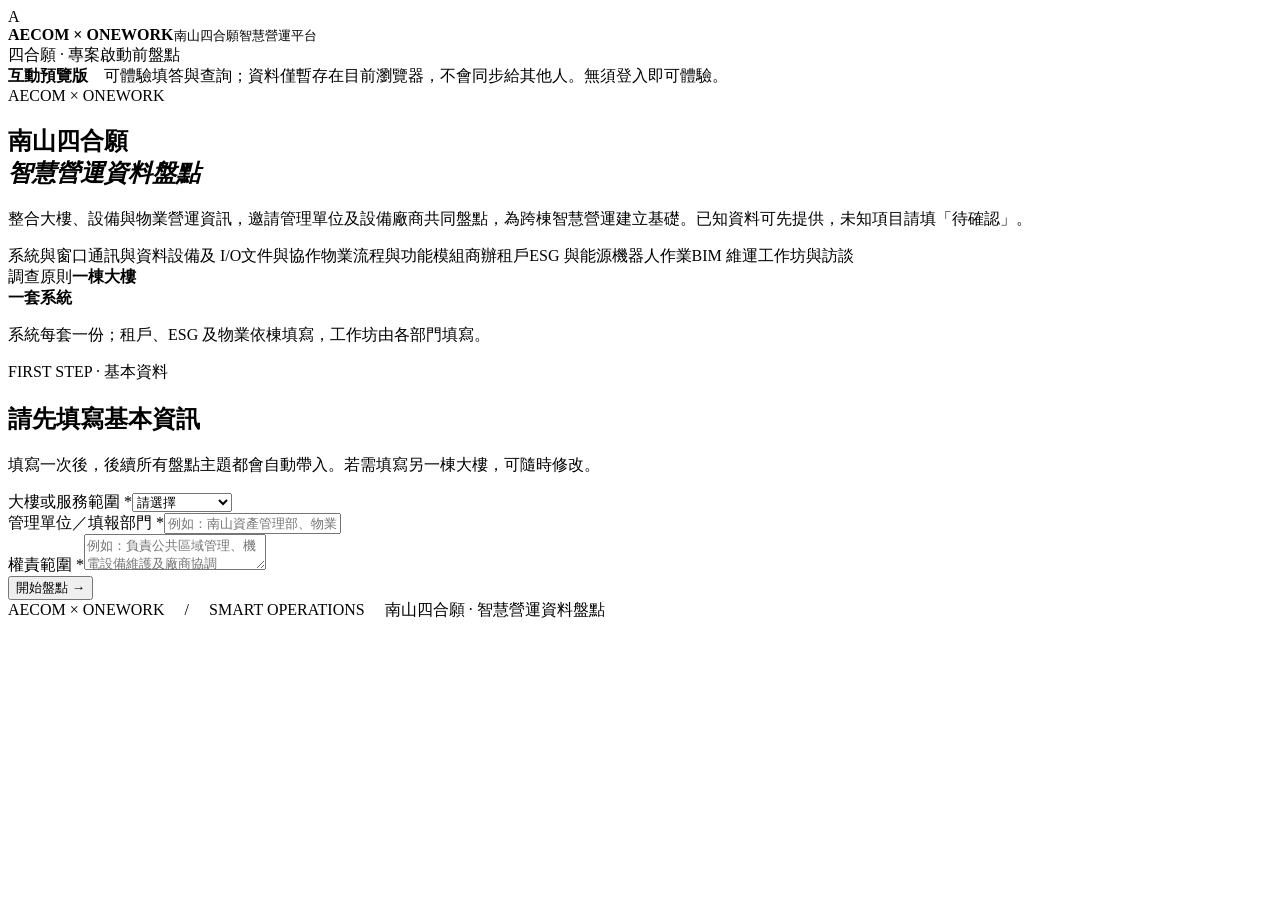
==== index.html @ f0ed6e1a "Publish static inventory preview" ====
<!doctype html><html lang="zh-Hant"><head><meta charset="utf-8"><meta name="viewport" content="width=device-width,initial-scale=1"><title>南山四合願｜智慧營運平台</title><link rel="stylesheet" href="./style.css"><script defer src="./app.js"></script></head><body><header><div class="brand"><span class="logo">A</span><div><strong>AECOM × ONEWORK</strong><small>南山四合願智慧營運平台</small></div></div><span class="badge">四合願 · 專案啟動前盤點</span></header><main><div class="preview-note"><strong>互動預覽版</strong>　可體驗填答與查詢；資料僅暫存在目前瀏覽器，不會同步給其他人。無須登入即可體驗。</div><section class="hero"><div><div class="eyebrow">AECOM × ONEWORK</div><h1>南山四合願<br><em>智慧營運資料盤點</em></h1><p>整合大樓、設備與物業營運資訊，邀請管理單位及設備廠商共同盤點，為跨棟智慧營運建立基礎。已知資料可先提供，未知項目請填「待確認」。</p><div class="chips"><span>系統與窗口</span><span>通訊與資料</span><span>設備及 I/O</span><span>文件與協作</span><span>物業流程與功能模組</span><span>商辦租戶</span><span>ESG 與能源</span><span>機器人作業</span><span>BIM 維運</span><span>工作坊與訪談</span></div></div><aside><span>調查原則</span><strong>一棟大樓<br>一套系統</strong><p>系統每套一份；租戶、ESG 及物業依棟填寫，工作坊由各部門填寫。 </p></aside></section><section id="basicSection" class="basic-section"><div class="eyebrow">FIRST STEP · 基本資料</div><h2>請先填寫基本資訊</h2><p>填寫一次後，後續所有盤點主題都會自動帶入。若需填寫另一棟大樓，可隨時修改。</p><form id="basicForm"><div class="grid"><div class="field"><label for="basicBuilding">大樓或服務範圍 <span class="required">*</span></label><select id="basicBuilding" required><option value="">請選擇</option><option>南山廣場</option><option>A21</option><option>A26</option><option>跨大樓／總部</option><option>其他</option></select></div><div class="field" id="otherBuildingField" hidden><label for="basicOther">其他大樓或範圍 <span class="required">*</span></label><input id="basicOther" placeholder="請輸入大樓或服務範圍"></div><div class="field"><label for="basicUnit">管理單位／填報部門 <span class="required">*</span></label><input id="basicUnit" required placeholder="例如：南山資產管理部、物業管理中心"></div><div class="field full"><label for="basicScope">權責範圍 <span class="required">*</span></label><textarea id="basicScope" required placeholder="例如：負責公共區域管理、機電設備維護及廠商協調"></textarea></div></div><div class="actions"><button class="primary" type="submit">開始盤點 →</button></div></form></section><div id="surveyWorkspace" hidden><div class="context-strip"><div><span>目前盤點範圍</span><strong id="basicSummary"></strong></div><button id="editBasic" class="secondary" type="button">修改基本資訊</button></div><nav><button class="active data-view="survey">填寫調查</button><button data-view="admin">管理與匯出</button></nav><section id="survey"><div class="intro"><div><div class="eyebrow">四合願 · 系統與營運盤點</div><h2>系統介面調查表</h2><p>請選擇適合的盤點主題。請勿填寫密碼、API 金鑰或敏感網路設定。</p></div><div class="counter"><span id="counter">01</span> / <span id="totalSteps">05</span></div></div><div class="progress"><div id="bar"></div></div><form id="form"><div id="fields"></div><div class="actions"><button type="button" class="secondary" id="back">上一步</button><button type="button" class="primary" id="next">下一步 →</button><button type="submit" class="primary" id="submit" hidden>送出調查</button></div></form><div id="success" class="success" hidden><h2>感謝您的協助</h2><p>資料已送出，專案團隊將依收集結果進行後續整理與技術對接。</p><button class="primary" id="again">填寫另一套系統</button></div></section><section id="admin" hidden><div class="intro"><div><div class="eyebrow">四合願 · 盤點管理</div><h2>填答結果</h2><p>預覽資料僅顯示此瀏覽器內的試填紀錄。</p></div></div><div class="adminbar"><button id="load" class="primary">查詢結果</button><button id="download" class="secondary" disabled>匯出 CSV</button></div><p id="adminStatus"></p><div id="results"></div></section></div></main><footer>AECOM × ONEWORK　 /　 SMART OPERATIONS　 <span>南山四合願 · 智慧營運資料盤點</span></footer></body></html>
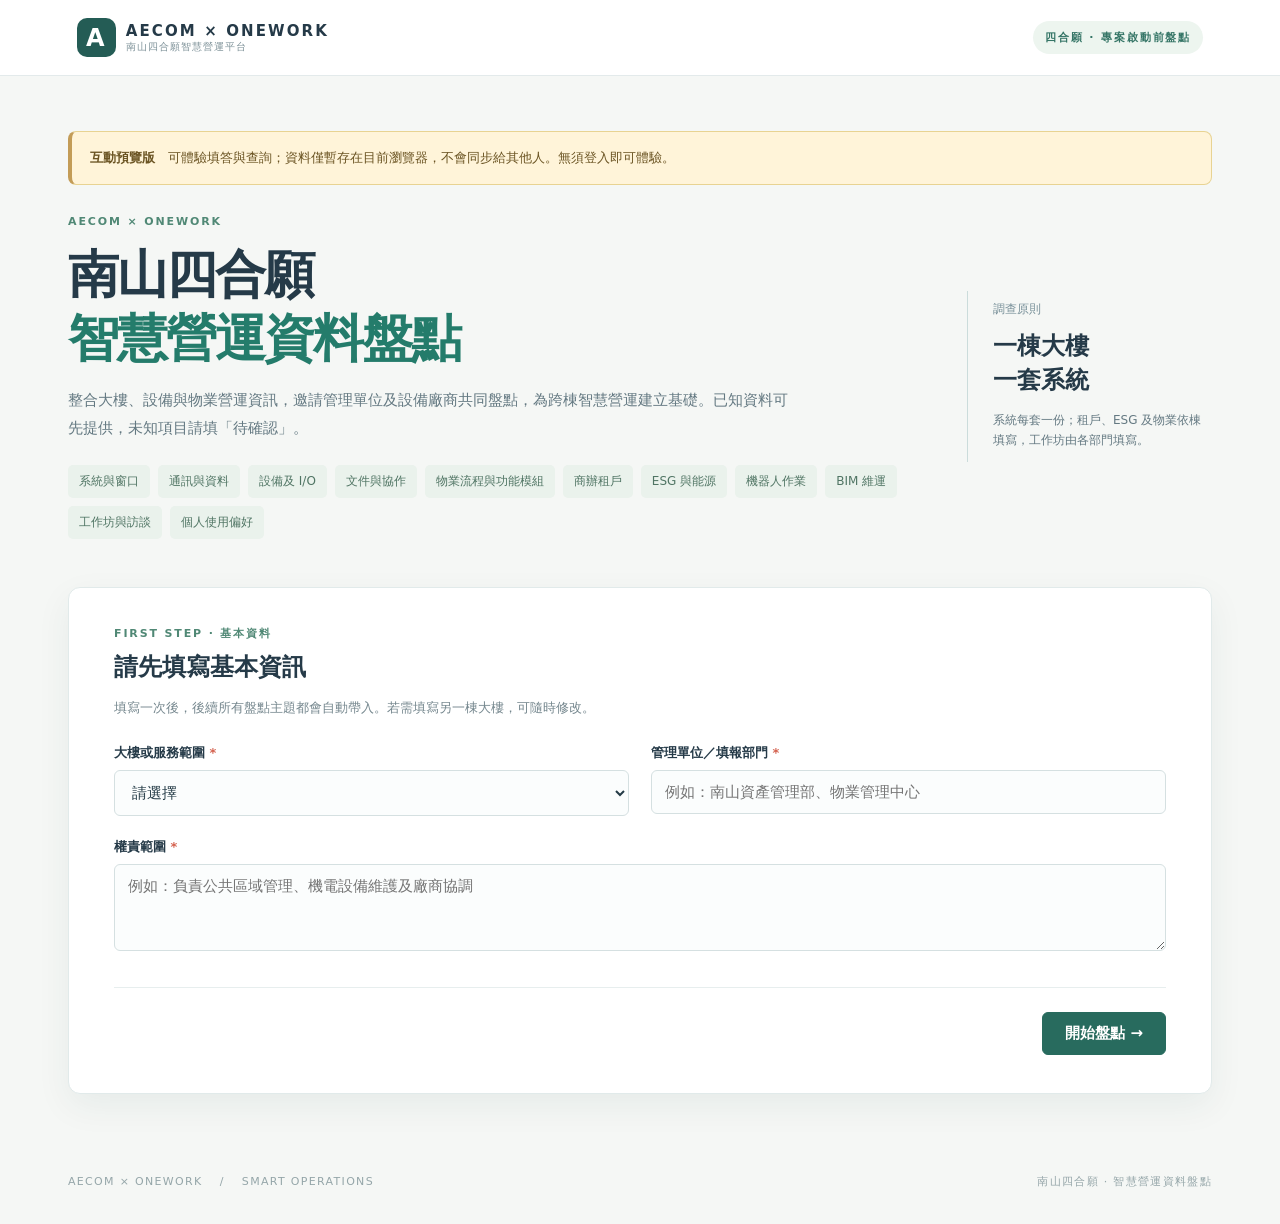
==== commit 2553ecae: "Add survey dashboard and user preferences" ====
--- a/index.html
+++ b/index.html
@@ -1 +1 @@
-<!doctype html><html lang="zh-Hant"><head><meta charset="utf-8"><meta name="viewport" content="width=device-width,initial-scale=1"><title>南山四合願｜智慧營運平台</title><link rel="stylesheet" href="./style.css"><script defer src="./app.js"></script></head><body><header><div class="brand"><span class="logo">A</span><div><strong>AECOM × ONEWORK</strong><small>南山四合願智慧營運平台</small></div></div><span class="badge">四合願 · 專案啟動前盤點</span></header><main><div class="preview-note"><strong>互動預覽版</strong>　可體驗填答與查詢；資料僅暫存在目前瀏覽器，不會同步給其他人。無須登入即可體驗。</div><section class="hero"><div><div class="eyebrow">AECOM × ONEWORK</div><h1>南山四合願<br><em>智慧營運資料盤點</em></h1><p>整合大樓、設備與物業營運資訊，邀請管理單位及設備廠商共同盤點，為跨棟智慧營運建立基礎。已知資料可先提供，未知項目請填「待確認」。</p><div class="chips"><span>系統與窗口</span><span>通訊與資料</span><span>設備及 I/O</span><span>文件與協作</span><span>物業流程與功能模組</span><span>商辦租戶</span><span>ESG 與能源</span><span>機器人作業</span><span>BIM 維運</span><span>工作坊與訪談</span></div></div><aside><span>調查原則</span><strong>一棟大樓<br>一套系統</strong><p>系統每套一份；租戶、ESG 及物業依棟填寫，工作坊由各部門填寫。 </p></aside></section><section id="basicSection" class="basic-section"><div class="eyebrow">FIRST STEP · 基本資料</div><h2>請先填寫基本資訊</h2><p>填寫一次後，後續所有盤點主題都會自動帶入。若需填寫另一棟大樓，可隨時修改。</p><form id="basicForm"><div class="grid"><div class="field"><label for="basicBuilding">大樓或服務範圍 <span class="required">*</span></label><select id="basicBuilding" required><option value="">請選擇</option><option>南山廣場</option><option>A21</option><option>A26</option><option>跨大樓／總部</option><option>其他</option></select></div><div class="field" id="otherBuildingField" hidden><label for="basicOther">其他大樓或範圍 <span class="required">*</span></label><input id="basicOther" placeholder="請輸入大樓或服務範圍"></div><div class="field"><label for="basicUnit">管理單位／填報部門 <span class="required">*</span></label><input id="basicUnit" required placeholder="例如：南山資產管理部、物業管理中心"></div><div class="field full"><label for="basicScope">權責範圍 <span class="required">*</span></label><textarea id="basicScope" required placeholder="例如：負責公共區域管理、機電設備維護及廠商協調"></textarea></div></div><div class="actions"><button class="primary" type="submit">開始盤點 →</button></div></form></section><div id="surveyWorkspace" hidden><div class="context-strip"><div><span>目前盤點範圍</span><strong id="basicSummary"></strong></div><button id="editBasic" class="secondary" type="button">修改基本資訊</button></div><nav><button class="active data-view="survey">填寫調查</button><button data-view="admin">管理與匯出</button></nav><section id="survey"><div class="intro"><div><div class="eyebrow">四合願 · 系統與營運盤點</div><h2>系統介面調查表</h2><p>請選擇適合的盤點主題。請勿填寫密碼、API 金鑰或敏感網路設定。</p></div><div class="counter"><span id="counter">01</span> / <span id="totalSteps">05</span></div></div><div class="progress"><div id="bar"></div></div><form id="form"><div id="fields"></div><div class="actions"><button type="button" class="secondary" id="back">上一步</button><button type="button" class="primary" id="next">下一步 →</button><button type="submit" class="primary" id="submit" hidden>送出調查</button></div></form><div id="success" class="success" hidden><h2>感謝您的協助</h2><p>資料已送出，專案團隊將依收集結果進行後續整理與技術對接。</p><button class="primary" id="again">填寫另一套系統</button></div></section><section id="admin" hidden><div class="intro"><div><div class="eyebrow">四合願 · 盤點管理</div><h2>填答結果</h2><p>預覽資料僅顯示此瀏覽器內的試填紀錄。</p></div></div><div class="adminbar"><button id="load" class="primary">查詢結果</button><button id="download" class="secondary" disabled>匯出 CSV</button></div><p id="adminStatus"></p><div id="results"></div></section></div></main><footer>AECOM × ONEWORK　 /　 SMART OPERATIONS　 <span>南山四合願 · 智慧營運資料盤點</span></footer></body></html>
+<!doctype html><html lang="zh-Hant"><head><meta charset="utf-8"><meta name="viewport" content="width=device-width,initial-scale=1"><title>南山四合願｜智慧營運平台</title><link rel="stylesheet" href="./style.css"><script defer src="./app.js"></script></head><body><header><div class="brand"><span class="logo">A</span><div><strong>AECOM × ONEWORK</strong><small>南山四合願智慧營運平台</small></div></div><span class="badge">四合願 · 專案啟動前盤點</span></header><main><div class="preview-note"><strong>互動預覽版</strong>　可體驗填答與查詢；資料僅暫存在目前瀏覽器，不會同步給其他人。無須登入即可體驗。</div><section class="hero"><div><div class="eyebrow">AECOM × ONEWORK</div><h1>南山四合願<br><em>智慧營運資料盤點</em></h1><p>整合大樓、設備與物業營運資訊，邀請管理單位及設備廠商共同盤點，為跨棟智慧營運建立基礎。已知資料可先提供，未知項目請填「待確認」。</p><div class="chips"><span>系統與窗口</span><span>通訊與資料</span><span>設備及 I/O</span><span>文件與協作</span><span>物業流程與功能模組</span><span>商辦租戶</span><span>ESG 與能源</span><span>機器人作業</span><span>BIM 維運</span><span>工作坊與訪談</span><span>個人使用偏好</span></div></div><aside><span>調查原則</span><strong>一棟大樓<br>一套系統</strong><p>系統每套一份；租戶、ESG 及物業依棟填寫，工作坊由各部門填寫。 </p></aside></section><section id="basicSection" class="basic-section"><div class="eyebrow">FIRST STEP · 基本資料</div><h2>請先填寫基本資訊</h2><p>填寫一次後，後續所有盤點主題都會自動帶入。若需填寫另一棟大樓，可隨時修改。</p><form id="basicForm"><div class="grid"><div class="field"><label for="basicBuilding">大樓或服務範圍 <span class="required">*</span></label><select id="basicBuilding" required><option value="">請選擇</option><option>南山廣場</option><option>A21</option><option>A26</option><option>跨大樓／總部</option><option>其他</option></select></div><div class="field" id="otherBuildingField" hidden><label for="basicOther">其他大樓或範圍 <span class="required">*</span></label><input id="basicOther" placeholder="請輸入大樓或服務範圍"></div><div class="field"><label for="basicUnit">管理單位／填報部門 <span class="required">*</span></label><input id="basicUnit" required placeholder="例如：南山資產管理部、物業管理中心"></div><div class="field full"><label for="basicScope">權責範圍 <span class="required">*</span></label><textarea id="basicScope" required placeholder="例如：負責公共區域管理、機電設備維護及廠商協調"></textarea></div></div><div class="actions"><button class="primary" type="submit">開始盤點 →</button></div></form></section><div id="surveyWorkspace" hidden><div class="context-strip"><div><span>目前盤點範圍</span><strong id="basicSummary"></strong></div><button id="editBasic" class="secondary" type="button">修改基本資訊</button></div><nav><button class="active data-view="survey">填寫調查</button><button data-view="dashboard">統計 Dashboard</button><button data-view="admin">管理與匯出</button></nav><section id="survey"><div class="intro"><div><div class="eyebrow">四合願 · 系統與營運盤點</div><h2>系統介面調查表</h2><p>請選擇適合的盤點主題。請勿填寫密碼、API 金鑰或敏感網路設定。</p></div><div class="counter"><span id="counter">01</span> / <span id="totalSteps">05</span></div></div><div class="progress"><div id="bar"></div></div><form id="form"><div id="fields"></div><div class="actions"><button type="button" class="secondary" id="back">上一步</button><button type="button" class="primary" id="next">下一步 →</button><button type="submit" class="primary" id="submit" hidden>送出調查</button></div></form><div id="success" class="success" hidden><h2>感謝您的協助</h2><p>資料已送出，專案團隊將依收集結果進行後續整理與技術對接。</p><button class="primary" id="again">填寫另一套系統</button></div></section><section id="dashboard" hidden><div class="dashboard-top"><div><div class="eyebrow">SMART OPERATIONS · INVENTORY</div><h2>盤點統計 Dashboard</h2><p>查看各大樓與主題的已送出調查；此預覽僅統計目前瀏覽器的試填資料。</p></div><label class="dashboard-filter">大樓範圍<select id="dashBuilding"><option value="">所有大樓</option></select></label></div><div class="dash-cards"><article><span>已送出盤點</span><strong id="dashTotal">0</strong><small>份調查</small></article><article><span>涉及大樓或範圍</span><strong id="dashBuildings">0</strong><small>個範圍</small></article><article><span>設備及系統調查</span><strong id="dashSystems">0</strong><small>份調查</small></article><article><span>需協助訪談或會議</span><strong id="dashMeetings">0</strong><small>份調查</small></article></div><div class="dash-grid"><article class="dash-panel"><h3>盤點主題分布</h3><p>按已送出的調查類型統計</p><div id="dashTypes"></div></article><article class="dash-panel"><h3>各大樓填答</h3><p>依填報時選擇的大樓或服務範圍</p><div id="dashByBuilding"></div></article><article class="dash-panel"><h3>設備子系統分布</h3><p>依已送出的子系統類別統計</p><div id="dashSubsystem"></div></article><article class="dash-panel"><h3>物業模組盤點狀態</h3><p>以已填寫的模組狀態項目數計算；不是大樓完成率</p><div id="dashStatuses"></div></article></div><div class="dash-note">統計依據為已送出的試填問卷；尚未建立應填總量，因此不推算整體完成率。請勿在公開預覽填入敏感資料。</div></section><section id="admin" hidden><div class="intro"><div><div class="eyebrow">四合願 · 盤點管理</div><h2>填答結果</h2><p>預覽資料僅顯示此瀏覽器內的試填紀錄。</p></div></div><div class="adminbar"><button id="load" class="primary">查詢結果</button><button id="download" class="secondary" disabled>匯出 CSV</button></div><p id="adminStatus"></p><div id="results"></div></section></div></main><footer>AECOM × ONEWORK　 /　 SMART OPERATIONS　 <span>南山四合願 · 智慧營運資料盤點</span></footer></body></html>
--- a/style.css
+++ b/style.css
@@ -0,0 +1,12 @@
+:root{font-family:Inter,'Noto Sans TC',system-ui,sans-serif;color:#20354a;background:#f4f7f8;font-size:15px}*{box-sizing:border-box}body{margin:0}header{height:76px;background:#fff;display:flex;align-items:center;justify-content:space-between;padding:0 max(6vw,30px);border-bottom:1px solid #e3eaeb}.brand{display:flex;align-items:center;gap:10px;letter-spacing:.14em}.brand small{display:block;letter-spacing:.1em;font-size:10px;color:#7d9198}.logo{background:#0a716f;color:white;width:39px;height:39px;display:grid;place-items:center;font-size:24px;font-weight:bold;border-radius:10px}.badge,.eyebrow{font-size:11px;letter-spacing:.17em;color:#428b89;font-weight:700}.badge{background:#ebf6f3;padding:9px 12px;border-radius:20px}main{max-width:1200px;margin:auto;padding:55px 28px 80px}.hero{display:grid;grid-template-columns:1fr 245px;gap:50px;margin-bottom:48px}.hero h1{font-size:clamp(32px,4vw,51px);line-height:1.25;letter-spacing:-.04em;margin:15px 0}.hero h1 em{font-style:normal;color:#168a81}.hero p{line-height:1.9;color:#647982;max-width:720px}.chips{display:flex;gap:8px;flex-wrap:wrap;margin-top:22px}.chips span{font-size:12px;background:#e6efef;color:#426a6d;padding:8px 11px;border-radius:5px}aside{border-left:1px solid #cbdcdb;padding:8px 0 0 25px;align-self:center}aside span{font-size:12px;color:#789099}aside strong{display:block;font-size:24px;line-height:1.4;margin-top:12px}aside p{font-size:12px;line-height:1.7!important}nav{display:flex;gap:30px;border-bottom:1px solid #d5e0e0}button{cursor:pointer;font:inherit}nav button{border:0;background:none;padding:15px 2px;color:#778b92}nav button.active{color:#116f6b;font-weight:700;border-bottom:3px solid #1d8a80}#survey,#admin{background:#fff;padding:38px 45px 44px;border:1px solid #e1eaea;border-top:0;border-radius:0 0 12px 12px;box-shadow:0 12px 35px #173c4110}.intro{display:flex;justify-content:space-between;align-items:center}.intro h2{font-size:24px;margin:9px 0}.intro p{color:#75878e;font-size:13px}.counter{color:#a6b9bb;font-size:13px}.counter span{font-size:25px;color:#16877e}.progress{height:4px;background:#eaf0ef;margin:20px 0 32px}.progress div{height:100%;background:#158a80;width:20%;transition:.2s}.section-title{font-size:19px;margin:0 0 5px}.hint{color:#809097;font-size:13px;margin:0 0 27px}.grid{display:grid;grid-template-columns:1fr 1fr;gap:22px}.field.full{grid-column:1/-1}label{display:block;font-weight:600;margin-bottom:8px;font-size:13px}.required{color:#d4614e}input,select,textarea{font:inherit;width:100%;padding:12px 13px;border:1px solid #d5e0e1;border-radius:6px;background:#fbfdfd;color:#243b46}textarea{min-height:87px;resize:vertical}input:focus,select:focus,textarea:focus{outline:2px solid #9bd4ca;border-color:#25998e}.field small{display:block;color:#87999d;font-size:12px;margin-top:6px;line-height:1.5}.actions{border-top:1px solid #e7eeee;margin-top:32px;padding-top:24px;display:flex;justify-content:flex-end;gap:10px}.primary,.secondary{border-radius:6px;padding:11px 22px;font-weight:650}.primary{color:white;background:#0a7771;border:1px solid #0a7771}.secondary{background:white;color:#416067;border:1px solid #cfdddd}button:disabled{opacity:.5;cursor:not-allowed}.success{padding:30px 0}.adminbar{display:flex;gap:10px;margin-top:25px}.adminbar input{max-width:350px}.result{border:1px solid #e2eaea;border-radius:8px;margin-top:12px;padding:18px}.result summary{cursor:pointer;font-weight:650}.result dl{display:grid;grid-template-columns:200px 1fr;gap:10px;font-size:13px}.result dt{color:#71858a}.result dd{margin:0;white-space:pre-wrap;overflow-wrap:anywhere}footer{max-width:1200px;margin:auto;padding:0 28px 35px;color:#95a6a9;font-size:11px;letter-spacing:.12em}footer span{float:right}[hidden]{display:none!important}@media(max-width:700px){header{padding:0 20px}.badge{display:none}main{padding:35px 16px}.hero{grid-template-columns:1fr;gap:12px}aside{display:none}#survey,#admin{padding:25px 20px}.grid{grid-template-columns:1fr}.field.full{grid-column:auto}.adminbar{flex-wrap:wrap}.result dl{grid-template-columns:1fr}.result dd{margin-bottom:8px}footer span{display:none}}
+
+.survey-picker{display:flex;gap:8px;margin:0 0 26px}.survey-picker button{border:1px solid #d5e0e1;background:#fff;color:#597477;padding:10px 16px;border-radius:6px}.survey-picker button.selected{background:#e5f3ef;color:#096c65;border-color:#76bbb0;font-weight:700}
+
+.preview-note{padding:15px 18px;margin-bottom:30px;background:#fff4d9;border:1px solid #e8d392;border-radius:8px;color:#6b5423;font-size:13px;line-height:1.7}
+
+/* Nan Shan Si He Yuan visual identity */
+:root{color:#253a48;background:#f5f7f5}.logo{background:#245c55}.hero h1 em{color:#247c6b}.primary{background:#286b5e;border-color:#286b5e}.badge{background:#edf5ef;color:#357566}.eyebrow{color:#508875}.chips span{background:#eaf2ec;color:#507564}.progress div{background:#3f8f76}.login-gate{background:linear-gradient(135deg,#e6efeb 0%,#f6f8f5 55%,#ddebe7 100%)}.login-brand{color:#285448}.login-brand span{color:#a98a55}.login-panel{border-top:5px solid #8eab99}.login-panel h1{color:#24443f}.preview-note{border-left:4px solid #c39c57}.survey-picker button.selected{background:#e8f2eb;color:#286b5e;border-color:#8bb8a1}
+
+.survey-picker{flex-wrap:wrap}.survey-picker button{flex:0 1 auto}
+
+.basic-section{background:#fff;border:1px solid #e1eaea;border-radius:12px;padding:38px 45px;box-shadow:0 12px 35px #173c4110}.basic-section h2{font-size:24px;margin:10px 0}.basic-section>p{color:#75878e;font-size:13px;line-height:1.8;margin-bottom:25px}.context-strip{display:flex;align-items:center;justify-content:space-between;gap:20px;padding:17px 20px;background:#e7f1eb;border-radius:8px;margin-bottom:18px}.context-strip span{display:block;font-size:11px;color:#67877c;margin-bottom:4px}.context-strip strong{font-size:13px;overflow-wrap:anywhere}.context-strip button{white-space:nowrap}@media(max-width:700px){.basic-section{padding:25px 20px}.context-strip{align-items:flex-start;flex-direction:column}}
